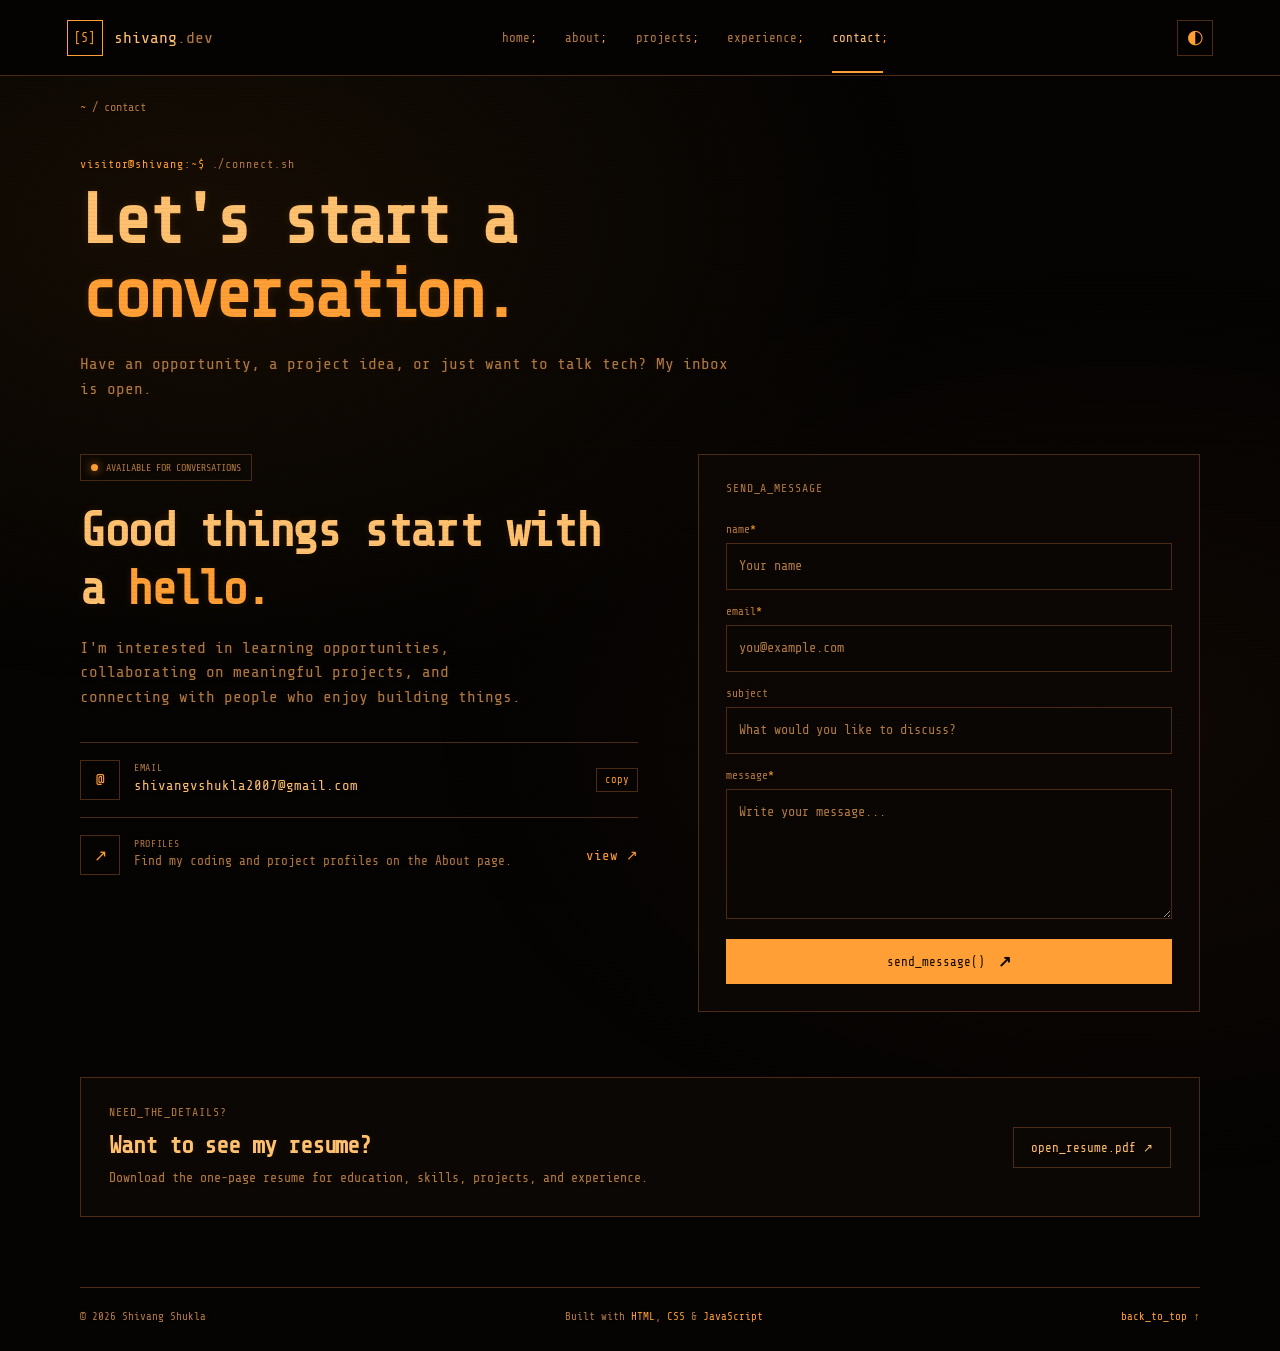
==== contact.html @ c0509991 "Add personal portfolio website" ====
<!DOCTYPE html>
<html lang="en">
<head>
  <meta charset="UTF-8"><meta name="viewport" content="width=device-width, initial-scale=1.0">
  <meta name="description" content="Contact Shivang Shukla for collaboration and opportunities.">
  <title>Contact | Shivang Shukla</title>
  <script>document.documentElement.classList.add("js");</script>
  <link rel="icon" href="assets/favicon.svg" type="image/svg+xml"><link rel="stylesheet" href="assets/css/style.css"><script src="assets/js/main.js" defer></script>
</head>
<body>
  <div class="boot-screen" aria-hidden="true">
    <div class="boot-console">
      <div class="boot-mark"><span>S</span></div>
      <p class="boot-label">SHIVANG.DEV <span>// SYSTEM BOOT</span></p>
      <p class="boot-title">LOADING PORTFOLIO<span class="boot-cursor">_</span></p>
      <div class="boot-progress"><span></span></div>
      <div class="boot-status"><span>INITIALIZING INTERFACE</span><span class="boot-percent">100%</span></div>
    </div>
  </div>
  <div class="scanlines" aria-hidden="true"></div>
  <header class="site-header">
    <a class="brand" href="index.html"><span class="brand-mark">[S]</span><span>shivang<span class="muted">.dev</span></span></a>
    <button class="menu-toggle" aria-label="Toggle navigation" aria-expanded="false"><span></span><span></span><span></span></button>
    <nav class="nav-links" aria-label="Main navigation"><a href="index.html">home<span>;</span></a><a href="about.html">about<span>;</span></a><a href="projects.html">projects<span>;</span></a><a href="experience.html">experience<span>;</span></a><a class="active" href="contact.html">contact<span>;</span></a></nav>
    <button class="theme-toggle" aria-label="Toggle light theme" title="Toggle light theme">◐</button>
  </header>
  <main class="page-shell inner-page">
    <div class="breadcrumb"><a href="index.html">~</a> / contact</div>
    <section class="page-intro"><p class="eyebrow"><span class="prompt">visitor@shivang:~$</span> ./connect.sh</p><h1>Let's start a <span class="accent">conversation.</span></h1><p>Have an opportunity, a project idea, or just want to talk tech? My inbox is open.</p></section>
    <section class="contact-layout">
      <div class="contact-copy"><div class="contact-status"><i class="status-dot"></i><span>AVAILABLE FOR CONVERSATIONS</span></div><h2>Good things start with a <span class="accent">hello.</span></h2><p>I'm interested in learning opportunities, collaborating on meaningful projects, and connecting with people who enjoy building things.</p>
        <div class="contact-method"><span class="method-icon">@</span><div><span class="muted small-text">EMAIL</span><a href="mailto:shivangvshukla2007@gmail.com">shivangvshukla2007@gmail.com</a></div><button class="copy-button" data-copy="shivangvshukla2007@gmail.com" aria-label="Copy email">copy</button></div>
        <div class="contact-method"><span class="method-icon">↗</span><div><span class="muted small-text">PROFILES</span><p class="muted">Find my coding and project profiles on the About page.</p></div><a class="text-link" href="about.html#coding-profiles">view ↗</a></div>
      </div>
      <form class="contact-form panel" id="contact-form" action="https://api.web3forms.com/submit" method="POST">
        <p class="eyebrow">SEND_A_MESSAGE</p>
        <input type="hidden" name="access_key" value="52407556-f2a7-4737-b153-f9b7720b1a4e">
        <input type="hidden" name="subject" value="New message from Shivang's portfolio">
        <input type="hidden" name="from_name" value="Shivang's Portfolio">
        <input type="hidden" name="redirect" id="form-redirect" value="thank-you.html">
        <label for="name">name<span>*</span></label><input id="name" name="name" type="text" placeholder="Your name" required>
        <label for="email">email<span>*</span></label><input id="email" name="email" type="email" placeholder="you@example.com" required>
        <label for="topic">subject</label><input id="topic" name="topic" type="text" placeholder="What would you like to discuss?">
        <label for="message">message<span>*</span></label><textarea id="message" name="message" rows="5" placeholder="Write your message..." required></textarea>
        <button class="button button-primary full-width" type="submit">send_message() <b>↗</b></button>
      </form>
    </section>
    <section class="resume-strip panel"><div><p class="eyebrow">NEED_THE_DETAILS?</p><h2>Want to see my resume?</h2><p class="muted">Download the one-page resume for education, skills, projects, and experience.</p></div><a class="button button-ghost" href="assets/resume.pdf" target="_blank" rel="noopener">open_resume.pdf ↗</a></section>
  </main>
  <footer class="site-footer"><span>© <span class="year"></span> Shivang Shukla</span><span>Built with <span class="accent">HTML</span>, <span class="accent">CSS</span> &amp; <span class="accent">JavaScript</span></span><a href="#top">back_to_top ↑</a></footer>
</body>
</html>
---- assets/css/style.css ----
@import url('https://fonts.googleapis.com/css2?family=Share+Tech+Mono&display=swap');

:root {
  --bg: #050403;
  --surface: #0d0805;
  --surface-2: #160d07;
  --border: #4b2b13;
  --text: #ffc16f;
  --muted: #b27a43;
  --green: #ff9f35;
  --green-2: #ff6b22;
  --blue: #ffb94e;
  --pink: #ff675f;
  --yellow: #ffd07a;
  --page-header: rgba(5,4,3,.94);
  --card-bg: rgba(13,8,5,.88);
  --terminal-bg: #0d0805;
  --input-bg: #090603;
  --button-text: #120800;
  --button-hover: #ffc16f;
  --button-hover-text: #120800;
  --grid-line: rgba(255,145,35,.035);
  --glow: rgba(255,145,35,.12);
  --mono: 'Share Tech Mono', 'Courier New', monospace;
  --sans: 'Share Tech Mono', 'Courier New', monospace;
  --header-height: 76px;
}
* { box-sizing: border-box; }
html { scroll-behavior: smooth; scroll-padding-top: 90px; }
body { margin: 0; min-height: 100vh; background: var(--bg); color: var(--text); font-family: var(--sans); line-height: 1.55; text-shadow: 0 0 8px var(--glow); }
body::before { content: ''; position: fixed; inset: 0; pointer-events: none; opacity: .2; background-image: linear-gradient(var(--grid-line) 1px, transparent 1px), linear-gradient(90deg, var(--grid-line) 1px, transparent 1px); background-size: 44px 44px; z-index: -1; animation: grid-drift 32s linear infinite; }
body::after { content: ''; position: fixed; inset: -35%; z-index: -1; pointer-events: none; background: radial-gradient(ellipse at 30% 35%, rgba(255,145,35,.07), transparent 34%), radial-gradient(ellipse at 72% 68%, rgba(255,107,34,.045), transparent 32%); animation: ambient-drift 20s ease-in-out infinite alternate; }
.scanlines { position: fixed; inset: 0; z-index: 10; pointer-events: none; opacity: .08; background: repeating-linear-gradient(0deg, transparent, transparent 3px, #000 4px); background-size: 100% 8px; animation: scanline-drift 12s linear infinite; }
.boot-screen { display: none; }
.js .boot-screen { position: fixed; inset: 0; z-index: 100; display: grid; place-items: center; padding: 24px; overflow: hidden; background: var(--bg); opacity: 1; visibility: visible; transition: opacity .42s ease, visibility .42s ease, transform .42s ease; }
.js .boot-screen[hidden] { display: none; }
.js .boot-screen::before { position: absolute; inset: 0; content: ''; background: radial-gradient(ellipse at center, rgba(255,145,35,.12), transparent 58%), repeating-linear-gradient(0deg, transparent 0, transparent 3px, rgba(0,0,0,.26) 4px); pointer-events: none; }
.js .boot-screen.is-leaving { opacity: 0; visibility: hidden; transform: scale(1.025); }
.boot-console { position: relative; width: min(440px, 100%); padding: 36px 32px 28px; border: 1px solid var(--border); background: var(--card-bg); box-shadow: 0 0 60px rgba(255,145,35,.12), inset 0 0 35px rgba(255,145,35,.035); text-align: center; animation: boot-console-in .65s cubic-bezier(.2,.8,.2,1) both; }
.boot-mark { position: relative; display: grid; place-items: center; width: 78px; height: 78px; margin: 0 auto 25px; border: 1px solid var(--border); color: var(--green); font: 1.8rem var(--mono); }
.boot-mark::before, .boot-mark::after { position: absolute; inset: -7px; border: 1px solid transparent; border-top-color: var(--green); border-bottom-color: var(--green-2); content: ''; animation: boot-orbit 1.8s linear infinite; }
.boot-mark::after { inset: -13px; border-top-color: transparent; border-right-color: var(--border); border-bottom-color: transparent; animation-duration: 2.8s; animation-direction: reverse; }
.boot-mark span { text-shadow: 0 0 18px var(--green); }
.boot-label, .boot-status { color: var(--muted); font: .67rem var(--mono); letter-spacing: .09em; }
.boot-label { margin: 0 0 11px; }
.boot-label span { color: var(--green); }
.boot-title { margin: 0 0 22px; color: var(--text); font: 1rem var(--mono); letter-spacing: .08em; }
.boot-cursor { color: var(--green); animation: blink .7s steps(2, end) infinite; }
.boot-progress { height: 3px; overflow: hidden; background: var(--surface-2); }
.boot-progress span { display: block; width: 100%; height: 100%; background: linear-gradient(90deg, var(--green-2), var(--yellow), var(--green)); box-shadow: 0 0 15px var(--green); transform: scaleX(0); transform-origin: left; animation: boot-progress 1s cubic-bezier(.65,0,.35,1) .12s forwards; }
.boot-status { display: flex; justify-content: space-between; gap: 12px; margin-top: 11px; font-size: .58rem; }
.boot-percent { color: var(--green); }
@keyframes boot-orbit { to { transform: rotate(360deg); } }
@keyframes boot-progress { to { transform: scaleX(1); } }
@keyframes boot-console-in { from { opacity: 0; transform: translateY(18px) scale(.97); } to { opacity: 1; transform: translateY(0) scale(1); } }
@keyframes grid-drift { to { background-position: 44px 44px, 44px 44px; } }
@keyframes ambient-drift { from { transform: translate3d(-2%, -1%, 0) scale(.96); } to { transform: translate3d(2%, 1%, 0) scale(1.04); } }
@keyframes scanline-drift { to { background-position: 0 16px; } }
@keyframes status-pulse { 50% { opacity: .55; box-shadow: 0 0 18px rgba(255,145,35,.95); } }
@keyframes accent-flicker { 0%, 96%, 100% { text-shadow: 0 0 8px rgba(255,145,35,.22); } 97% { text-shadow: 0 0 16px rgba(255,145,35,.7); } 98% { text-shadow: 0 0 4px rgba(255,145,35,.12); } }
.status-dot { animation: status-pulse 2.4s ease-in-out infinite; }
.hero h1 .accent, .page-intro h1 .accent { animation: accent-flicker 8s linear infinite; }
html.js .scroll-reveal { opacity: 0; transform: translateY(22px); transition: opacity .7s ease, transform .7s cubic-bezier(.2,.8,.2,1); }
html.js .scroll-reveal.is-visible { opacity: 1; transform: translateY(0); }
html.js .site-header { animation: header-arrive .65s cubic-bezier(.2,.8,.2,1) .12s both; }
html.js .page-shell { animation: page-arrive .75s cubic-bezier(.2,.8,.2,1) .2s both; }
html.js .site-footer { animation: page-arrive .65s ease .42s both; }
html.js .hero-copy { animation: page-arrive .7s cubic-bezier(.2,.8,.2,1) .3s both; }
html.js .hero-terminal { animation: terminal-arrive .8s cubic-bezier(.2,.8,.2,1) .42s both; }
html.js .stat-card, html.js .focus-card, html.js .coding-profile-link, html.js .project-card, html.js .timeline-item, html.js .achievement-card, html.js .skill-card { animation: card-arrive .55s cubic-bezier(.2,.8,.2,1) backwards; }
html.js .stat-card:nth-child(2), html.js .focus-card:nth-child(2), html.js .coding-profile-link:nth-child(2), html.js .project-card:nth-child(2), html.js .timeline-item:nth-child(2), html.js .achievement-card:nth-child(2), html.js .skill-card:nth-child(2) { animation-delay: .1s; }
html.js .stat-card:nth-child(3), html.js .focus-card:nth-child(3), html.js .coding-profile-link:nth-child(3), html.js .project-card:nth-child(3), html.js .timeline-item:nth-child(3), html.js .skill-card:nth-child(3) { animation-delay: .18s; }
html.js .coding-profile-link:nth-child(4), html.js .skill-card:nth-child(4) { animation-delay: .26s; }
@keyframes header-arrive { from { opacity: 0; transform: translateY(-12px); } to { opacity: 1; transform: translateY(0); } }
@keyframes page-arrive { from { opacity: 0; transform: translateY(16px); } to { opacity: 1; transform: translateY(0); } }
@keyframes terminal-arrive { from { opacity: 0; transform: perspective(1000px) translateX(24px) rotateY(-5deg); } to { opacity: 1; transform: perspective(1000px) rotateY(-2deg); } }
@keyframes card-arrive { from { opacity: 0; transform: translateY(14px); } to { opacity: 1; transform: translateY(0); } }
a { color: inherit; text-decoration: none; }
button, input, textarea { font: inherit; }
button, a { -webkit-tap-highlight-color: transparent; }
button { color: inherit; }
::selection { background: var(--green); color: #120800; }
.accent { color: var(--green); }
.muted { color: var(--muted); }
.small-text { font-size: .82rem; }
.site-header { min-height: var(--header-height); padding: 0 max(5.2vw, calc((100vw - 1180px)/2)); display: flex; align-items: center; justify-content: space-between; gap: 25px; border-bottom: 1px solid var(--border); background: var(--page-header); backdrop-filter: blur(16px); position: sticky; top: 0; z-index: 20; }
.brand { display: inline-flex; align-items: center; gap: 11px; font: 500 1.02rem var(--mono); white-space: nowrap; }
.brand-mark { display: grid; place-items: center; width: 36px; height: 36px; border: 1px solid var(--green); color: var(--green); font-size: .82rem; }
.nav-links { display: flex; align-items: center; gap: clamp(15px, 2.2vw, 30px); }
.nav-links a { font: .78rem var(--mono); color: var(--muted); transition: color .2s; }
.nav-links a span { color: var(--green); }
.nav-links a:hover, .nav-links a.active { color: var(--text); }
.nav-links a.active { position: relative; }
.nav-links a.active::after { content: ''; height: 2px; background: var(--green); position: absolute; bottom: -28px; left: 0; right: 5px; }
.theme-toggle { background: transparent; border: 1px solid var(--border); color: var(--green); width: 36px; height: 36px; cursor: pointer; font-size: 1.2rem; }
.menu-toggle { display: none; }
.page-shell { width: min(1120px, 89%); margin: 0 auto; }
.thank-you-page { min-height: calc(100vh - var(--header-height) - 74px); display: grid; place-items: center; padding-top: 40px; padding-bottom: 60px; }
.thank-you-card { width: min(680px, 100%); padding: clamp(28px, 6vw, 58px); text-align: center; border-color: var(--green); box-shadow: 0 0 40px rgba(255,145,35,.1); }
.thank-you-card .eyebrow { text-align: left; }
.thank-you-mark { display: grid; place-items: center; width: 68px; height: 68px; margin: 25px auto; border: 1px solid var(--green); border-radius: 50%; color: var(--green); font-size: 2rem; box-shadow: 0 0 24px rgba(255,145,35,.16); }
.thank-you-card h1 { margin: 0; font-size: clamp(2.7rem, 8vw, 4.5rem); line-height: 1.1; }
.thank-you-card > p:not(.eyebrow) { max-width: 470px; margin: 18px auto 28px; color: var(--muted); }
.terminal-topline { display: flex; justify-content: space-between; padding: 23px 0 0; color: var(--muted); font: .7rem var(--mono); letter-spacing: .07em; }
.status-dot { display: inline-block; width: 7px; height: 7px; border-radius: 50%; background: var(--green); box-shadow: 0 0 10px rgba(255,145,35,.8); margin-right: 8px; }
.hero { display: grid; grid-template-columns: 1.05fr .95fr; align-items: center; gap: 70px; padding: 83px 0 74px; }
.eyebrow { margin: 0 0 13px; color: var(--muted); font: .72rem var(--mono); letter-spacing: .08em; }
.prompt { color: var(--green); }
.hero h1, .page-intro h1 { margin: 0; font-size: clamp(2.8rem, 6vw, 5.2rem); line-height: 1.05; letter-spacing: -.065em; font-weight: 600; }
.cursor { color: var(--green); animation: blink 1s step-end infinite; }
.small-cursor { font-size: 1rem; }
@keyframes blink { 50% { opacity: 0; } }
.hero-role { margin: 22px 0 11px; font-size: 1.14rem; font-weight: 500; }
.hero-description { max-width: 500px; color: var(--muted); font-size: 1rem; }
.command-output { border-left: 1px solid var(--border); padding-left: 17px; margin: 25px 0 27px; font: .82rem var(--mono); }
.command-output p { margin: 6px 0; }
.success { color: var(--green); margin-right: 8px; }
.hero-actions { display: flex; flex-wrap: wrap; gap: 12px; }
.button { display: inline-flex; justify-content: center; align-items: center; gap: 13px; padding: 12px 17px; border: 1px solid var(--border); font: .78rem var(--mono); transition: transform .2s, background .2s, border-color .2s; cursor: pointer; }
.button:hover { transform: translateY(-2px); }
.button b { font-size: 1rem; }
.button-primary { color: var(--button-text); background: var(--green); border-color: var(--green); font-weight: 500; }
.button-primary:hover { background: var(--button-hover); color: var(--button-hover-text); }
.button-ghost { color: var(--text); background: transparent; }
.button-ghost:hover { border-color: var(--green); color: var(--green); }
.hero-terminal { border: 1px solid var(--border); overflow: hidden; box-shadow: 0 25px 80px rgba(0,0,0,.55), 0 0 40px rgba(255,145,35,.09); transform: perspective(1000px) rotateY(-2deg); }
.window-bar { height: 42px; display: flex; align-items: center; justify-content: space-between; padding: 0 15px; background: var(--surface-2); color: var(--muted); font: .69rem var(--mono); border-bottom: 1px solid var(--border); }
.window-dots { display: flex; gap: 6px; }
.window-dots span { width: 8px; height: 8px; border-radius: 50%; background: #ff675f; }
.window-dots span:nth-child(2) { background: #ffb94e; }.window-dots span:nth-child(3) { background: var(--green-2); }
.window-menu { letter-spacing: 2px; }
.hero-portrait { position: relative; aspect-ratio: 2.6 / 1; overflow: hidden; border-bottom: 1px solid var(--border); background: var(--surface-2); }
.hero-portrait::after { position: absolute; inset: 45% 0 0; content: ''; pointer-events: none; background: linear-gradient(transparent, rgba(5,4,3,.72)); }
.hero-portrait img { display: block; width: 100%; height: 100%; object-fit: cover; object-position: center 43%; }
.hero-portrait span { position: absolute; right: 12px; bottom: 10px; z-index: 1; color: #ffc16f; font: .6rem var(--mono); letter-spacing: .06em; text-shadow: 0 1px 5px #000; }
.hero-terminal .terminal-body { min-height: 0; }
.hero-terminal-name { overflow-wrap: anywhere; }
.terminal-body { padding: 23px 24px 26px; background: var(--terminal-bg); font: .78rem/1.9 var(--mono); min-height: 280px; }
.terminal-body p { margin: 0 0 12px; }
.terminal-body pre { white-space: pre-wrap; overflow-wrap: anywhere; margin: 0 0 17px; color: var(--text); font: inherit; }
.terminal-green { color: var(--green); }.terminal-blue { color: var(--blue); }.terminal-pink { color: var(--pink); }.terminal-yellow { color: var(--yellow); }
.terminal-line { padding-top: 9px; border-top: 1px dashed var(--border); }
.stats-grid { display: grid; grid-template-columns: repeat(3, minmax(0, 1fr)); grid-auto-rows: 1fr; gap: 14px; margin-bottom: 100px; }
.stat-card { display: flex; flex-direction: column; min-height: 132px; border: 1px solid var(--border); padding: 21px 22px; background: linear-gradient(135deg, var(--surface-2), var(--surface)); }
.stat-label { display: block; font: .66rem var(--mono); color: var(--muted); letter-spacing: .08em; margin-bottom: 11px; }
.stat-card strong { font-size: 1.7rem; letter-spacing: -.04em; }
.stat-card strong span { color: var(--green); font-size: .9rem; }
.stat-card p { color: var(--muted); font-size: .79rem; margin: auto 0 0; padding-top: 4px; }
.section-block { margin: 0 0 95px; }
.section-heading { display: flex; align-items: end; justify-content: space-between; gap: 25px; margin-bottom: 25px; }
.section-heading h2, .callout h2, .resume-strip h2 { margin: 0; font-size: clamp(1.8rem, 3.7vw, 2.6rem); line-height: 1.2; letter-spacing: -.045em; }
.text-link, .card-link { color: var(--green); font: .76rem var(--mono); }
.text-link span, .card-link span { display: inline-block; transition: transform .2s; }
.text-link:hover span, .card-link:hover span { transform: translate(3px,-2px); }
.project-grid { display: grid; grid-template-columns: repeat(3, 1fr); gap: 16px; }
.project-card { position: relative; padding: 24px; border: 1px solid var(--border); background: var(--card-bg); transition: transform .2s, border-color .2s; }
.project-card:hover { transform: translateY(-4px); border-color: var(--green); }
.project-icon { width: 42px; height: 42px; display: grid; place-items: center; color: var(--green); border: 1px solid var(--border); background: var(--surface-2); font: .85rem var(--mono); margin-bottom: 23px; }
.project-meta { display: flex; flex-wrap: wrap; gap: 8px; margin: 0 0 10px; }
.project-meta span, .status-pill { border: 1px solid var(--border); color: var(--green); padding: 3px 7px; font: .6rem var(--mono); letter-spacing: .04em; }
.project-card h3, .skill-card h3, .timeline-item h3, .achievement-card h3, .cert-card h3 { margin: 0 0 9px; font-size: 1.2rem; }
.project-card p { min-height: 100px; margin: 0 0 20px; color: var(--muted); font-size: .86rem; }
.card-link { display: inline-flex; gap: 10px; }
.focus-grid { display: grid; grid-template-columns: repeat(3, minmax(0, 1fr)); grid-auto-rows: 1fr; gap: 14px; }
.focus-card { display: flex; flex-direction: column; min-height: 176px; padding: 22px; border: 1px solid var(--border); background: var(--card-bg); }
.focus-number { display: block; margin-bottom: 20px; color: var(--green); font: .72rem var(--mono); }
.focus-card h3 { min-height: 2.6em; margin: 0 0 9px; font-size: 1.08rem; line-height: 1.3; }
.focus-card p { flex: 1; margin: 0; color: var(--muted); font-size: .84rem; line-height: 1.6; }
.stat-card, .focus-card { position: relative; isolation: isolate; overflow: hidden; transition: transform .28s cubic-bezier(.2,.8,.2,1), border-color .28s, box-shadow .28s; }
.stat-card::before, .focus-card::before { position: absolute; inset: 0; z-index: 0; content: ''; pointer-events: none; background: linear-gradient(110deg, transparent 20%, rgba(255,159,53,.08) 50%, transparent 80%); transform: translateX(-110%); transition: transform .65s cubic-bezier(.2,.8,.2,1); }
.stat-card > *, .focus-card > * { position: relative; z-index: 1; }
.stat-card:hover, .focus-card:hover { transform: translateY(-5px); border-color: var(--green); box-shadow: 0 12px 30px rgba(255,145,35,.12); }
.stat-card:hover::before, .focus-card:hover::before { transform: translateX(110%); }
.focus-link { margin-top: 18px; }
.callout { display: flex; align-items: center; justify-content: space-between; gap: 30px; padding: 32px; margin-bottom: 75px; border: 1px solid var(--border); background: radial-gradient(ellipse at top left, rgba(255,145,35,.09), transparent 60%), var(--surface); }
.callout p:not(.eyebrow) { margin: 12px 0 0; color: var(--muted); font-size: .88rem; }
.site-footer { width: min(1120px, 89%); margin: 0 auto; border-top: 1px solid var(--border); padding: 22px 0 28px; display: flex; justify-content: space-between; gap: 18px; color: var(--muted); font: .68rem var(--mono); flex-wrap: wrap; }
.site-footer a { color: var(--green); }
.inner-page { padding-top: 25px; }
.breadcrumb { color: var(--muted); font: .74rem var(--mono); margin-bottom: 44px; }
.breadcrumb a { color: var(--green); }
.page-intro { max-width: 780px; margin-bottom: 53px; }
.page-intro h1 { font-size: clamp(2.6rem, 5.6vw, 4.4rem); }
.page-intro > p:last-child { color: var(--muted); max-width: 650px; font-size: 1rem; margin-top: 20px; }
.about-layout { display: grid; grid-template-columns: 1.55fr .8fr; gap: 18px; margin-bottom: 85px; }
.panel { border: 1px solid var(--border); background: var(--card-bg); }
.about-main { padding: clamp(23px, 4vw, 42px); }
.about-main h2 { margin: 0 0 20px; font-size: clamp(1.7rem, 3vw, 2.35rem); line-height: 1.25; letter-spacing: -.04em; }
.about-main > p:not(.eyebrow) { color: var(--muted); font-size: .92rem; }
.profile-panel { padding: 28px; align-self: start; font: .76rem var(--mono); }
.avatar { width: 100%; aspect-ratio: 2 / 1; display: grid; place-items: center; border: 1px solid var(--green); color: var(--green); background: rgba(255,145,35,.08); font-size: 1.5rem; position: relative; margin-bottom: 20px; }
.avatar img { display: block; width: 100%; height: 100%; object-fit: cover; }
.avatar-dot { position: absolute; right: -4px; bottom: 4px; width: 12px; height: 12px; background: var(--green); border: 3px solid var(--surface); border-radius: 50%; }
.profile-panel h3 { margin: 0; font: 600 1.2rem var(--sans); }
.profile-panel > p { margin: 12px 0; }
.profile-label { color: var(--muted); font: .66rem var(--mono); letter-spacing: .06em; }
.profile-links { display: grid; gap: 7px; }
.profile-links a { color: var(--green); font: .76rem var(--mono); }
.profile-links a:hover { color: var(--text); }
.profile-divider { border-top: 1px solid var(--border); margin: 22px 0; }
.profile-panel .text-link { display: inline-block; margin-top: 15px; }
.coding-profiles { padding: clamp(22px, 4vw, 36px); margin: -35px 0 85px; border-color: var(--green); box-shadow: 0 0 30px rgba(255,145,35,.1), inset 0 0 24px rgba(255,145,35,.035); }
.coding-profiles-heading { display: flex; justify-content: space-between; align-items: end; gap: 20px; margin-bottom: 22px; }
.coding-profiles-heading .eyebrow { color: var(--green); }
.coding-profiles-heading h2 { margin: 0; font-size: clamp(1.55rem, 3vw, 2.15rem); line-height: 1.2; }
.coding-profiles-heading > p { margin: 0 0 3px; color: var(--muted); font-size: .82rem; }
.coding-profile-grid { display: grid; grid-template-columns: repeat(4, minmax(0, 1fr)); gap: 12px; }
.coding-profile-link { display: flex; flex-direction: column; gap: 9px; min-height: 122px; padding: 17px; border: 1px solid var(--border); background: var(--surface); transition: transform .2s, border-color .2s, background .2s; }
.coding-profile-link:hover, .coding-profile-link:focus-visible { transform: translateY(-3px); border-color: var(--green); background: var(--surface-2); outline: none; }
.coding-profile-link .profile-platform { color: var(--muted); font: .62rem var(--mono); letter-spacing: .06em; }
.coding-profile-link strong { color: var(--text); font-size: 1.03rem; }
.coding-profile-link > span:last-child { margin-top: auto; color: var(--green); font: .68rem var(--mono); }
.skills-grid { display: grid; grid-template-columns: repeat(4, 1fr); gap: 14px; }
.skill-card { border: 1px solid var(--border); background: var(--surface); padding: 22px; }
.skill-symbol { color: var(--green); font-size: 1.5rem; display: inline-block; margin-bottom: 14px; }
.skill-card h3 { font-size: 1rem; }
.tag-list { display: flex; flex-wrap: wrap; gap: 7px; margin-top: 13px; }
.tag-list span { border: 1px solid var(--border); padding: 4px 8px; color: var(--text); font: .68rem var(--mono); }
.timeline { border-left: 1px solid var(--border); margin-left: 7px; }
.timeline-item { position: relative; display: grid; grid-template-columns: 115px 1fr; gap: 25px; padding: 0 0 35px 27px; }
.timeline-item::before { content: ''; position: absolute; left: -5px; top: 7px; width: 9px; height: 9px; border: 1px solid var(--green); background: var(--bg); border-radius: 50%; box-shadow: 0 0 12px rgba(255,145,35,.4); }
.timeline-date { color: var(--green); font: .68rem var(--mono); padding-top: 4px; }
.timeline-item h3 { font-size: 1.08rem; }
.timeline-item p { margin: 4px 0; font-size: .88rem; }
.page-next { border-top: 1px solid var(--border); display: flex; align-items: center; justify-content: space-between; padding: 23px 0 65px; color: var(--muted); font: .78rem var(--mono); }
.no-top { margin-top: 0; }
.filter-bar { display: flex; gap: 8px; margin: -15px 0 25px; flex-wrap: wrap; }
.filter-button { border: 1px solid var(--border); background: transparent; color: var(--muted); padding: 8px 13px; cursor: pointer; font: .74rem var(--mono); }
.filter-button:hover, .filter-button.active { background: rgba(255,145,35,.1); border-color: var(--green); color: var(--green); }
.project-list { display: grid; gap: 17px; margin-bottom: 80px; }
.project-detail { padding: clamp(23px, 4vw, 35px); scroll-margin-top: 100px; }
.project-number { color: var(--muted); font: .67rem var(--mono); letter-spacing: .06em; margin-bottom: 20px; display: flex; align-items: center; gap: 12px; }
.project-detail-head { display: flex; justify-content: space-between; gap: 20px; align-items: center; }
.project-detail h2 { margin: 0; font-size: 2rem; letter-spacing: -.04em; }
.project-glyph { color: var(--green); font-size: 2.5rem; border: 1px solid var(--border); width: 62px; height: 62px; display: grid; place-items: center; }
.project-summary { color: var(--muted); max-width: 760px; margin: 17px 0 26px; }
.project-detail-grid { display: grid; grid-template-columns: 1fr 1fr; gap: 30px; border-top: 1px solid var(--border); padding-top: 23px; }
.project-detail-grid h3 { font: .76rem var(--mono); color: var(--green); margin: 0 0 12px; }
.project-actions { display: flex; align-items: center; flex-wrap: wrap; gap: 12px; margin-top: 24px; padding-top: 20px; border-top: 1px solid var(--border); }
.terminal-list { padding-left: 18px; margin: 0; color: var(--muted); font-size: .85rem; }
.terminal-list li { padding: 3px 0; }
.terminal-list li::marker { color: var(--green); }
.status-pill { display: inline-block; white-space: nowrap; }
.achievement-grid { display: grid; grid-template-columns: 1fr 1fr; gap: 16px; }
.achievement-card { display: flex; gap: 22px; padding: 25px; }
.achievement-rank { color: var(--green); font: 500 2.3rem var(--mono); line-height: 1; white-space: nowrap; }
.achievement-rank span { font-size: .75rem; }
.achievement-card h3 { font-size: 1.1rem; }
.achievement-card p:not(.project-meta) { color: var(--muted); font-size: .84rem; margin-bottom: 0; }
.cert-card { display: flex; align-items: center; gap: 18px; padding: 23px; }
.cert-icon { display: grid; place-items: center; flex: 0 0 44px; height: 44px; color: var(--green); border: 1px solid var(--border); }
.cert-card > div { flex: 1; }
.cert-card h3 { font-size: 1rem; margin-bottom: 3px; }
.cert-card p { margin: 0; font-size: .83rem; }
.contact-layout { display: grid; grid-template-columns: 1fr .9fr; gap: 60px; margin-bottom: 65px; align-items: start; }
.contact-status { display: inline-flex; align-items: center; border: 1px solid var(--border); padding: 7px 10px; color: var(--muted); font: .63rem var(--mono); margin-bottom: 22px; }
.contact-copy h2 { font-size: clamp(2rem, 4vw, 3rem); line-height: 1.2; letter-spacing: -.05em; margin: 0 0 17px; }
.contact-copy > p { color: var(--muted); margin-bottom: 32px; max-width: 460px; }
.contact-method { display: flex; align-items: center; gap: 14px; padding: 17px 0; border-top: 1px solid var(--border); }
.method-icon { display: grid; place-items: center; width: 40px; height: 40px; border: 1px solid var(--border); color: var(--green); font: 1rem var(--mono); flex: 0 0 auto; }
.contact-method > div { flex: 1; min-width: 0; }
.contact-method > div > span { display: block; font: .62rem var(--mono); letter-spacing: .07em; }
.contact-method a { font-size: .87rem; overflow-wrap: anywhere; }
.contact-method p { margin: 3px 0 0; font-size: .8rem; }
.copy-button { background: transparent; border: 1px solid var(--border); color: var(--green); padding: 5px 8px; font: .65rem var(--mono); cursor: pointer; }
.contact-form { padding: 27px; display: flex; flex-direction: column; }
.contact-form label { color: var(--muted); font: .7rem var(--mono); margin: 15px 0 7px; }
.contact-form label span { color: var(--green); }
.contact-form input, .contact-form textarea { width: 100%; padding: 12px; border: 1px solid var(--border); background: var(--input-bg); color: var(--text); outline: none; resize: vertical; font-size: .84rem; }
.contact-form input:focus, .contact-form textarea:focus { border-color: var(--green); box-shadow: 0 0 0 2px rgba(255,145,35,.12); }
.contact-form input::placeholder, .contact-form textarea::placeholder { color: var(--muted); }
.full-width { width: 100%; margin-top: 20px; }
.form-note { color: var(--muted); font-size: .72rem; margin: 12px 0 0; }
.resume-strip { display: flex; justify-content: space-between; align-items: center; gap: 25px; padding: 28px; margin-bottom: 70px; }
.resume-strip h2 { font-size: 1.5rem; }
.resume-strip p:not(.eyebrow) { margin: 7px 0 0; font-size: .82rem; }
body.light-mode {
  --bg: #fbf7f0;
  --surface: #fffdf9;
  --surface-2: #f4e9d8;
  --border: #c9a982;
  --text: #2d1b0e;
  --muted: #654522;
  --green: #8a3d00;
  --green-2: #a33b13;
  --blue: #805000;
  --pink: #96352c;
  --yellow: #704000;
  --page-header: rgba(251,247,240,.96);
  --card-bg: #fffdf9;
  --terminal-bg: #f4e9d8;
  --input-bg: #fffdf9;
  --button-text: #fffdf9;
  --button-hover: #743300;
  --button-hover-text: #fffdf9;
  --grid-line: rgba(100,62,20,.035);
  --glow: transparent;
}
body.light-mode .scanlines { opacity: .025; }
body.light-mode::after { opacity: .35; }
body.light-mode .hero-terminal { box-shadow: 0 25px 80px rgba(68,39,12,.12); }
@media (max-width: 900px) {
  .site-header { padding: 0 5.5%; gap: 15px; }
  .nav-links { gap: 14px; }
  .nav-links a { font-size: .7rem; }
  .hero { gap: 35px; padding-top: 65px; }
  .stats-grid, .focus-grid { grid-template-columns: repeat(2, minmax(0, 1fr)); }
  .stat-card:last-child, .focus-card:last-child { grid-column: 1 / -1; width: calc(50% - 7px); justify-self: center; }
  .coding-profile-grid { grid-template-columns: repeat(2, minmax(0, 1fr)); }
  .skills-grid { grid-template-columns: repeat(2, 1fr); }
  .contact-layout { gap: 30px; }
}
@media (max-width: 700px) {
  :root { --header-height: 67px; }
  .site-header { justify-content: space-between; }
  .menu-toggle { display: flex; flex-direction: column; justify-content: center; gap: 5px; order: 3; width: 36px; height: 36px; padding: 8px; border: 1px solid var(--border); background: transparent; cursor: pointer; }
  .menu-toggle span { display: block; height: 1px; width: 100%; background: var(--green); }
  .theme-toggle { margin-left: auto; }
  .nav-links { display: none; position: absolute; top: calc(100% + 1px); left: 0; right: 0; padding: 15px 5.5% 22px; background: var(--surface); border-bottom: 1px solid var(--border); flex-direction: column; align-items: stretch; gap: 0; }
  .nav-links.open { display: flex; }
  .nav-links a { padding: 12px 0; font-size: .8rem; }
  .nav-links a.active::after { display: none; }
  .hero { grid-template-columns: 1fr; padding: 55px 0 55px; gap: 35px; }
  .hero h1 { font-size: clamp(2.8rem, 12vw, 4.3rem); }
  .hero-terminal { transform: none; }
  .terminal-body { min-height: 0; padding: 18px; }
  .stats-grid, .focus-grid { grid-template-columns: 1fr; }
  .stats-grid { margin-bottom: 70px; }
  .stat-card:last-child, .focus-card:last-child { grid-column: auto; width: auto; justify-self: stretch; }
  .stat-card { padding: 17px 19px; }
  .project-grid { grid-template-columns: 1fr; }
  .project-card p { min-height: auto; }
  .section-block { margin-bottom: 70px; }
  .section-heading { align-items: start; flex-direction: column; gap: 12px; }
  .callout { flex-direction: column; align-items: start; padding: 24px; margin-bottom: 55px; }
  .site-footer { flex-direction: column; gap: 8px; }
  .breadcrumb { margin-bottom: 32px; }
  .page-intro { margin-bottom: 38px; }
  .about-layout, .contact-layout { grid-template-columns: 1fr; gap: 17px; }
  .about-layout { margin-bottom: 65px; }
  .coding-profiles { margin: -25px 0 65px; }
  .coding-profiles-heading { align-items: start; flex-direction: column; }
  .coding-profile-grid { grid-template-columns: repeat(2, minmax(0, 1fr)); }
  .skills-grid { grid-template-columns: 1fr 1fr; gap: 10px; }
  .skill-card { padding: 17px; }
  .timeline-item { grid-template-columns: 1fr; gap: 7px; padding-bottom: 28px; }
  .timeline-date { font-size: .63rem; }
  .project-detail-grid { grid-template-columns: 1fr; gap: 20px; }
  .achievement-grid { grid-template-columns: 1fr; }
  .achievement-card { padding: 20px; gap: 17px; }
  .cert-card { align-items: start; flex-wrap: wrap; }
  .cert-card > div { min-width: calc(100% - 70px); }
  .resume-strip { flex-direction: column; align-items: start; padding: 23px; }
  .page-next { padding-bottom: 45px; }
}
@media (max-width: 390px) {
  .brand { font-size: .9rem; }
  .brand-mark { width: 32px; height: 32px; }
  .coding-profile-grid { grid-template-columns: 1fr; }
  .skills-grid { grid-template-columns: 1fr; }
  .hero-actions { flex-direction: column; align-items: stretch; }
  .project-detail h2 { font-size: 1.7rem; }
  .contact-form { padding: 20px; }
}
@media (prefers-reduced-motion: reduce) {
  *, *::before, *::after { scroll-behavior: auto !important; animation-duration: .01ms !important; animation-iteration-count: 1 !important; transition-duration: .01ms !important; }
  html.js .scroll-reveal { opacity: 1; transform: none; }
}
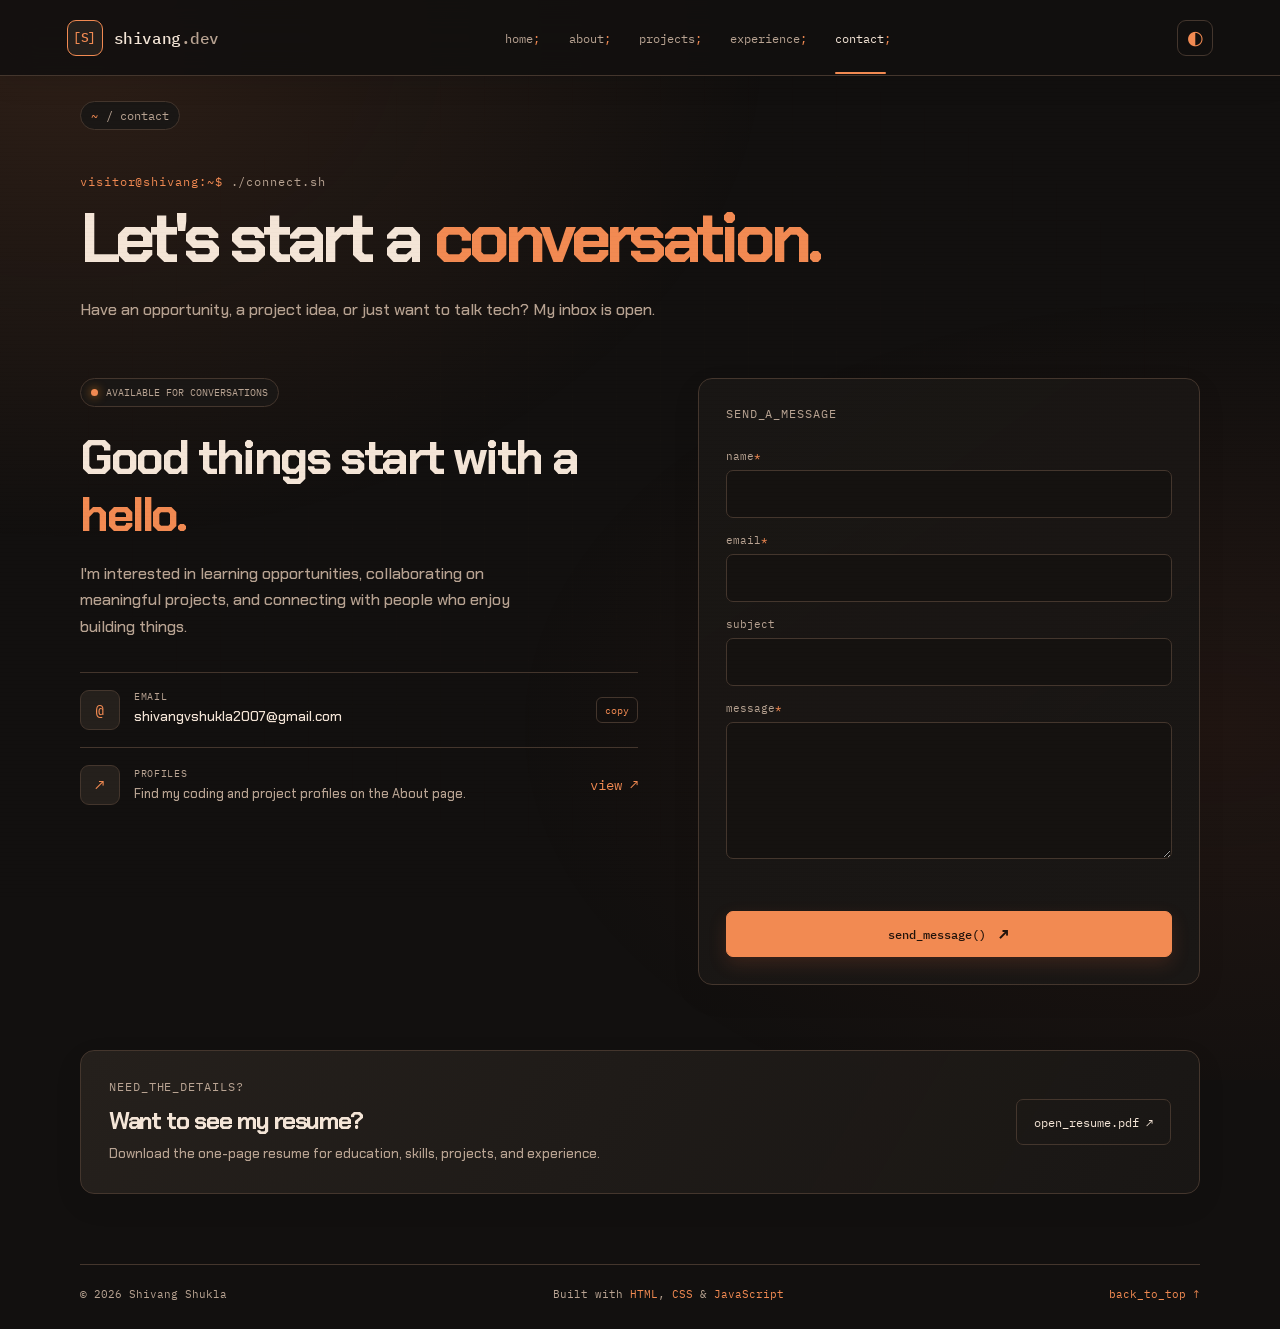
==== commit 451e853e: "@gmail handles accepted only" ====
--- a/contact.html
+++ b/contact.html
@@ -37,11 +37,11 @@
         <input type="hidden" name="access_key" value="52407556-f2a7-4737-b153-f9b7720b1a4e">
         <input type="hidden" name="subject" value="New message from Shivang's portfolio">
         <input type="hidden" name="from_name" value="Shivang's Portfolio">
-        <input type="hidden" name="redirect" id="form-redirect" value="thank-you.html">
-        <label for="name">name<span>*</span></label><input id="name" name="name" type="text" placeholder="Your name" required>
-        <label for="email">email<span>*</span></label><input id="email" name="email" type="email" placeholder="you@example.com" required>
-        <label for="topic">subject</label><input id="topic" name="topic" type="text" placeholder="What would you like to discuss?">
-        <label for="message">message<span>*</span></label><textarea id="message" name="message" rows="5" placeholder="Write your message..." required></textarea>
+        <label for="name">name<span>*</span></label><input id="name" name="name" type="text" required>
+        <label for="email">email<span>*</span></label><input id="email" name="email" type="email" pattern="[A-Za-z0-9.+]+@[Gg][Mm][Aa][Ii][Ll]\.[Cc][Oo][Mm]" title="Enter a valid Gmail address ending in @gmail.com." maxlength="254" required>
+        <label for="topic">subject</label><input id="topic" name="topic" type="text">
+        <label for="message">message<span>*</span></label><textarea id="message" name="message" rows="5" required></textarea>
+        <p id="form-status" role="status" aria-live="polite"></p>
         <button class="button button-primary full-width" type="submit">send_message() <b>↗</b></button>
       </form>
     </section>
--- a/assets/css/style.css
+++ b/assets/css/style.css
@@ -1,33 +1,54 @@
-@import url('https://fonts.googleapis.com/css2?family=Share+Tech+Mono&display=swap');
+@import url('https://fonts.googleapis.com/css2?family=Chakra+Petch:wght@400;500;600;700&family=IBM+Plex+Mono:wght@400;500;600&display=swap');
 
 :root {
-  --bg: #050403;
-  --surface: #0d0805;
-  --surface-2: #160d07;
-  --border: #4b2b13;
-  --text: #ffc16f;
-  --muted: #b27a43;
-  --green: #ff9f35;
-  --green-2: #ff6b22;
-  --blue: #ffb94e;
-  --pink: #ff675f;
-  --yellow: #ffd07a;
-  --page-header: rgba(5,4,3,.94);
-  --card-bg: rgba(13,8,5,.88);
-  --terminal-bg: #0d0805;
-  --input-bg: #090603;
-  --button-text: #120800;
-  --button-hover: #ffc16f;
-  --button-hover-text: #120800;
-  --grid-line: rgba(255,145,35,.035);
-  --glow: rgba(255,145,35,.12);
-  --mono: 'Share Tech Mono', 'Courier New', monospace;
-  --sans: 'Share Tech Mono', 'Courier New', monospace;
+  --bg: #12100f;
+  --surface: #1a1715;
+  --surface-2: #25201c;
+  --border: #44362d;
+  --text: #f4e5d7;
+  --muted: #b8a392;
+  --green: #f28a52;
+  --green-2: #cc5c39;
+  --blue: #d6a86f;
+  --pink: #e47a68;
+  --yellow: #f4c27a;
+  --page-header: rgba(18,16,15,.9);
+  --card-bg: rgba(26,23,21,.92);
+  --terminal-bg: #1a1715;
+  --input-bg: #151210;
+  --button-text: #21130b;
+  --button-hover: #ffab73;
+  --button-hover-text: #24150c;
+  --grid-line: rgba(255,195,142,.035);
+  --glow: transparent;
+  --selection-bg: #f4c27a;
+  --selection-text: #21150d;
+  --mono: 'IBM Plex Mono', 'Courier New', monospace;
+  --sans: 'Chakra Petch', 'Segoe UI', sans-serif;
+  --display: 'Chakra Petch', 'Segoe UI', sans-serif;
   --header-height: 76px;
 }
 * { box-sizing: border-box; }
 html { scroll-behavior: smooth; scroll-padding-top: 90px; }
-body { margin: 0; min-height: 100vh; background: var(--bg); color: var(--text); font-family: var(--sans); line-height: 1.55; text-shadow: 0 0 8px var(--glow); }
+body { margin: 0; min-height: 100vh; background: var(--bg); color: var(--text); font-family: var(--sans); font-weight: 500; line-height: 1.65; }
+html.has-pointer-reticle, html.has-pointer-reticle body, html.has-pointer-reticle body a, html.has-pointer-reticle body button, html.has-pointer-reticle body [role="button"] { cursor: none; }
+html.has-pointer-reticle body input, html.has-pointer-reticle body textarea, html.has-pointer-reticle body [contenteditable="true"] { cursor: text; }
+h1, h2, h3 { font-family: var(--display); }
+.pointer-reticle { position: fixed; top: 0; left: 0; z-index: 200; width: 42px; height: 42px; color: var(--green); opacity: 0; pointer-events: none; transform: translate3d(var(--pointer-x, -100px), var(--pointer-y, -100px), 0) translate(-50%, -50%); transition: opacity .12s ease, color .2s; will-change: transform; }
+.pointer-reticle.is-visible { opacity: 1; }
+.pointer-reticle svg { display: block; width: 100%; height: 100%; overflow: visible; filter: drop-shadow(0 0 5px var(--green)); transition: transform .16s ease-out; }
+.pointer-reticle__outer, .pointer-reticle__ring, .pointer-reticle__crosshair { fill: none; stroke: currentColor; stroke-linecap: square; vector-effect: non-scaling-stroke; }
+.pointer-reticle__outer { stroke-width: 1; opacity: .48; }
+.pointer-reticle__ring { stroke-width: 1.3; }
+.pointer-reticle__crosshair { stroke-width: 1.2; opacity: .8; }
+.pointer-reticle__core { fill: currentColor; }
+.pointer-reticle.is-interactive svg { transform: rotate(45deg) scale(1.12); }
+.pointer-reticle.is-interactive .pointer-reticle__outer { stroke-dasharray: 2 3; opacity: .9; }
+.pointer-reticle.is-pressed svg { transform: scale(.84); }
+.pointer-reticle.is-text { opacity: 0; }
+@media (prefers-reduced-motion: reduce) {
+  .pointer-reticle, .pointer-reticle svg { transition: none; }
+}
 body::before { content: ''; position: fixed; inset: 0; pointer-events: none; opacity: .2; background-image: linear-gradient(var(--grid-line) 1px, transparent 1px), linear-gradient(90deg, var(--grid-line) 1px, transparent 1px); background-size: 44px 44px; z-index: -1; animation: grid-drift 32s linear infinite; }
 body::after { content: ''; position: fixed; inset: -35%; z-index: -1; pointer-events: none; background: radial-gradient(ellipse at 30% 35%, rgba(255,145,35,.07), transparent 34%), radial-gradient(ellipse at 72% 68%, rgba(255,107,34,.045), transparent 32%); animation: ambient-drift 20s ease-in-out infinite alternate; }
 .scanlines { position: fixed; inset: 0; z-index: 10; pointer-events: none; opacity: .08; background: repeating-linear-gradient(0deg, transparent, transparent 3px, #000 4px); background-size: 100% 8px; animation: scanline-drift 12s linear infinite; }
@@ -67,7 +88,9 @@
 html.js .site-footer { animation: page-arrive .65s ease .42s both; }
 html.js .hero-copy { animation: page-arrive .7s cubic-bezier(.2,.8,.2,1) .3s both; }
 html.js .hero-terminal { animation: terminal-arrive .8s cubic-bezier(.2,.8,.2,1) .42s both; }
-html.js .stat-card, html.js .focus-card, html.js .coding-profile-link, html.js .project-card, html.js .timeline-item, html.js .achievement-card, html.js .skill-card { animation: card-arrive .55s cubic-bezier(.2,.8,.2,1) backwards; }
+html.js .stat-card, html.js .focus-card, html.js .coding-profile-link, html.js .project-card, html.js .project-detail, html.js .timeline-item, html.js .achievement-card, html.js .cert-card, html.js .skill-card { animation: card-arrive .55s cubic-bezier(.2,.8,.2,1) backwards; }
+html.js .project-detail:nth-child(2) { animation-delay: .1s; }
+html.js .project-detail:nth-child(3) { animation-delay: .18s; }
 html.js .stat-card:nth-child(2), html.js .focus-card:nth-child(2), html.js .coding-profile-link:nth-child(2), html.js .project-card:nth-child(2), html.js .timeline-item:nth-child(2), html.js .achievement-card:nth-child(2), html.js .skill-card:nth-child(2) { animation-delay: .1s; }
 html.js .stat-card:nth-child(3), html.js .focus-card:nth-child(3), html.js .coding-profile-link:nth-child(3), html.js .project-card:nth-child(3), html.js .timeline-item:nth-child(3), html.js .skill-card:nth-child(3) { animation-delay: .18s; }
 html.js .coding-profile-link:nth-child(4), html.js .skill-card:nth-child(4) { animation-delay: .26s; }
@@ -79,7 +102,8 @@
 button, input, textarea { font: inherit; }
 button, a { -webkit-tap-highlight-color: transparent; }
 button { color: inherit; }
-::selection { background: var(--green); color: #120800; }
+::selection { background: var(--selection-bg); color: var(--selection-text); text-shadow: none; }
+::-moz-selection { background: var(--selection-bg); color: var(--selection-text); text-shadow: none; }
 .accent { color: var(--green); }
 .muted { color: var(--muted); }
 .small-text { font-size: .82rem; }
@@ -92,7 +116,7 @@
 .nav-links a:hover, .nav-links a.active { color: var(--text); }
 .nav-links a.active { position: relative; }
 .nav-links a.active::after { content: ''; height: 2px; background: var(--green); position: absolute; bottom: -28px; left: 0; right: 5px; }
-.theme-toggle { background: transparent; border: 1px solid var(--border); color: var(--green); width: 36px; height: 36px; cursor: pointer; font-size: 1.2rem; }
+.theme-toggle { background: transparent; border: 1px solid var(--border); color: var(--green); width: 36px; height: 36px; font-size: 1.2rem; }
 .menu-toggle { display: none; }
 .page-shell { width: min(1120px, 89%); margin: 0 auto; }
 .thank-you-page { min-height: calc(100vh - var(--header-height) - 74px); display: grid; place-items: center; padding-top: 40px; padding-bottom: 60px; }
@@ -116,7 +140,7 @@
 .command-output p { margin: 6px 0; }
 .success { color: var(--green); margin-right: 8px; }
 .hero-actions { display: flex; flex-wrap: wrap; gap: 12px; }
-.button { display: inline-flex; justify-content: center; align-items: center; gap: 13px; padding: 12px 17px; border: 1px solid var(--border); font: .78rem var(--mono); transition: transform .2s, background .2s, border-color .2s; cursor: pointer; }
+.button { display: inline-flex; justify-content: center; align-items: center; gap: 13px; padding: 12px 17px; border: 1px solid var(--border); font: .78rem var(--mono); transition: transform .2s, background .2s, border-color .2s; }
 .button:hover { transform: translateY(-2px); }
 .button b { font-size: 1rem; }
 .button-primary { color: var(--button-text); background: var(--green); border-color: var(--green); font-weight: 500; }
@@ -153,8 +177,7 @@
 .text-link span, .card-link span { display: inline-block; transition: transform .2s; }
 .text-link:hover span, .card-link:hover span { transform: translate(3px,-2px); }
 .project-grid { display: grid; grid-template-columns: repeat(3, 1fr); gap: 16px; }
-.project-card { position: relative; padding: 24px; border: 1px solid var(--border); background: var(--card-bg); transition: transform .2s, border-color .2s; }
-.project-card:hover { transform: translateY(-4px); border-color: var(--green); }
+.project-card { padding: 24px; border: 1px solid var(--border); background: var(--card-bg); }
 .project-icon { width: 42px; height: 42px; display: grid; place-items: center; color: var(--green); border: 1px solid var(--border); background: var(--surface-2); font: .85rem var(--mono); margin-bottom: 23px; }
 .project-meta { display: flex; flex-wrap: wrap; gap: 8px; margin: 0 0 10px; }
 .project-meta span, .status-pill { border: 1px solid var(--border); color: var(--green); padding: 3px 7px; font: .6rem var(--mono); letter-spacing: .04em; }
@@ -166,11 +189,11 @@
 .focus-number { display: block; margin-bottom: 20px; color: var(--green); font: .72rem var(--mono); }
 .focus-card h3 { min-height: 2.6em; margin: 0 0 9px; font-size: 1.08rem; line-height: 1.3; }
 .focus-card p { flex: 1; margin: 0; color: var(--muted); font-size: .84rem; line-height: 1.6; }
-.stat-card, .focus-card { position: relative; isolation: isolate; overflow: hidden; transition: transform .28s cubic-bezier(.2,.8,.2,1), border-color .28s, box-shadow .28s; }
-.stat-card::before, .focus-card::before { position: absolute; inset: 0; z-index: 0; content: ''; pointer-events: none; background: linear-gradient(110deg, transparent 20%, rgba(255,159,53,.08) 50%, transparent 80%); transform: translateX(-110%); transition: transform .65s cubic-bezier(.2,.8,.2,1); }
-.stat-card > *, .focus-card > * { position: relative; z-index: 1; }
-.stat-card:hover, .focus-card:hover { transform: translateY(-5px); border-color: var(--green); box-shadow: 0 12px 30px rgba(255,145,35,.12); }
-.stat-card:hover::before, .focus-card:hover::before { transform: translateX(110%); }
+.stat-card, .focus-card, .project-card, .project-detail, .coding-profile-link, .skill-card, .achievement-card, .cert-card { position: relative; isolation: isolate; overflow: hidden; transition: transform .28s cubic-bezier(.2,.8,.2,1), border-color .28s, box-shadow .28s; }
+.stat-card::before, .focus-card::before, .project-card::before, .project-detail::before, .coding-profile-link::before, .skill-card::before, .achievement-card::before, .cert-card::before { position: absolute; inset: 0; z-index: 0; content: ''; pointer-events: none; background: linear-gradient(110deg, transparent 20%, rgba(255,159,53,.08) 50%, transparent 80%); transform: translateX(-110%); transition: transform .65s cubic-bezier(.2,.8,.2,1); }
+.stat-card > *, .focus-card > *, .project-card > *, .project-detail > *, .coding-profile-link > *, .skill-card > *, .achievement-card > *, .cert-card > * { position: relative; z-index: 1; }
+.stat-card:hover, .focus-card:hover, .project-card:hover, .project-card:focus-within, .project-detail:hover, .project-detail:focus-within, .coding-profile-link:hover, .coding-profile-link:focus-visible, .skill-card:hover, .achievement-card:hover, .cert-card:hover { transform: translateY(-5px); border-color: var(--green); box-shadow: 0 12px 30px rgba(255,145,35,.12); }
+.stat-card:hover::before, .focus-card:hover::before, .project-card:hover::before, .project-card:focus-within::before, .project-detail:hover::before, .project-detail:focus-within::before, .coding-profile-link:hover::before, .coding-profile-link:focus-visible::before, .skill-card:hover::before, .achievement-card:hover::before, .cert-card:hover::before { transform: translateX(110%); }
 .focus-link { margin-top: 18px; }
 .callout { display: flex; align-items: center; justify-content: space-between; gap: 30px; padding: 32px; margin-bottom: 75px; border: 1px solid var(--border); background: radial-gradient(ellipse at top left, rgba(255,145,35,.09), transparent 60%), var(--surface); }
 .callout p:not(.eyebrow) { margin: 12px 0 0; color: var(--muted); font-size: .88rem; }
@@ -191,7 +214,7 @@
 .avatar { width: 100%; aspect-ratio: 2 / 1; display: grid; place-items: center; border: 1px solid var(--green); color: var(--green); background: rgba(255,145,35,.08); font-size: 1.5rem; position: relative; margin-bottom: 20px; }
 .avatar img { display: block; width: 100%; height: 100%; object-fit: cover; }
 .avatar-dot { position: absolute; right: -4px; bottom: 4px; width: 12px; height: 12px; background: var(--green); border: 3px solid var(--surface); border-radius: 50%; }
-.profile-panel h3 { margin: 0; font: 600 1.2rem var(--sans); }
+.profile-panel h3 { margin: 0; font: 600 1.2rem var(--display); }
 .profile-panel > p { margin: 12px 0; }
 .profile-label { color: var(--muted); font: .66rem var(--mono); letter-spacing: .06em; }
 .profile-links { display: grid; gap: 7px; }
@@ -205,8 +228,7 @@
 .coding-profiles-heading h2 { margin: 0; font-size: clamp(1.55rem, 3vw, 2.15rem); line-height: 1.2; }
 .coding-profiles-heading > p { margin: 0 0 3px; color: var(--muted); font-size: .82rem; }
 .coding-profile-grid { display: grid; grid-template-columns: repeat(4, minmax(0, 1fr)); gap: 12px; }
-.coding-profile-link { display: flex; flex-direction: column; gap: 9px; min-height: 122px; padding: 17px; border: 1px solid var(--border); background: var(--surface); transition: transform .2s, border-color .2s, background .2s; }
-.coding-profile-link:hover, .coding-profile-link:focus-visible { transform: translateY(-3px); border-color: var(--green); background: var(--surface-2); outline: none; }
+.coding-profile-link { display: flex; flex-direction: column; gap: 9px; min-height: 122px; padding: 17px; border: 1px solid var(--border); background: var(--surface); }
 .coding-profile-link .profile-platform { color: var(--muted); font: .62rem var(--mono); letter-spacing: .06em; }
 .coding-profile-link strong { color: var(--text); font-size: 1.03rem; }
 .coding-profile-link > span:last-child { margin-top: auto; color: var(--green); font: .68rem var(--mono); }
@@ -225,7 +247,7 @@
 .page-next { border-top: 1px solid var(--border); display: flex; align-items: center; justify-content: space-between; padding: 23px 0 65px; color: var(--muted); font: .78rem var(--mono); }
 .no-top { margin-top: 0; }
 .filter-bar { display: flex; gap: 8px; margin: -15px 0 25px; flex-wrap: wrap; }
-.filter-button { border: 1px solid var(--border); background: transparent; color: var(--muted); padding: 8px 13px; cursor: pointer; font: .74rem var(--mono); }
+.filter-button { border: 1px solid var(--border); background: transparent; color: var(--muted); padding: 8px 13px; font: .74rem var(--mono); }
 .filter-button:hover, .filter-button.active { background: rgba(255,145,35,.1); border-color: var(--green); color: var(--green); }
 .project-list { display: grid; gap: 17px; margin-bottom: 80px; }
 .project-detail { padding: clamp(23px, 4vw, 35px); scroll-margin-top: 100px; }
@@ -262,7 +284,7 @@
 .contact-method > div > span { display: block; font: .62rem var(--mono); letter-spacing: .07em; }
 .contact-method a { font-size: .87rem; overflow-wrap: anywhere; }
 .contact-method p { margin: 3px 0 0; font-size: .8rem; }
-.copy-button { background: transparent; border: 1px solid var(--border); color: var(--green); padding: 5px 8px; font: .65rem var(--mono); cursor: pointer; }
+.copy-button { background: transparent; border: 1px solid var(--border); color: var(--green); padding: 5px 8px; font: .65rem var(--mono); }
 .contact-form { padding: 27px; display: flex; flex-direction: column; }
 .contact-form label { color: var(--muted); font: .7rem var(--mono); margin: 15px 0 7px; }
 .contact-form label span { color: var(--green); }
@@ -275,26 +297,28 @@
 .resume-strip h2 { font-size: 1.5rem; }
 .resume-strip p:not(.eyebrow) { margin: 7px 0 0; font-size: .82rem; }
 body.light-mode {
-  --bg: #fbf7f0;
-  --surface: #fffdf9;
-  --surface-2: #f4e9d8;
-  --border: #c9a982;
-  --text: #2d1b0e;
-  --muted: #654522;
-  --green: #8a3d00;
-  --green-2: #a33b13;
-  --blue: #805000;
-  --pink: #96352c;
-  --yellow: #704000;
-  --page-header: rgba(251,247,240,.96);
-  --card-bg: #fffdf9;
-  --terminal-bg: #f4e9d8;
-  --input-bg: #fffdf9;
-  --button-text: #fffdf9;
-  --button-hover: #743300;
-  --button-hover-text: #fffdf9;
-  --grid-line: rgba(100,62,20,.035);
+  --bg: #f6f1e9;
+  --surface: #fffaf3;
+  --surface-2: #f0e5d8;
+  --border: #dfcdb9;
+  --text: #2d211b;
+  --muted: #746254;
+  --green: #ae4925;
+  --green-2: #84391f;
+  --blue: #80542d;
+  --pink: #963f35;
+  --yellow: #70481f;
+  --page-header: rgba(246,241,233,.9);
+  --card-bg: #fffaf3;
+  --terminal-bg: #f3e9dc;
+  --input-bg: #fffaf3;
+  --button-text: #fffaf3;
+  --button-hover: #873919;
+  --button-hover-text: #fffaf3;
+  --grid-line: rgba(111,73,43,.045);
   --glow: transparent;
+  --selection-bg: #84391f;
+  --selection-text: #fffaf3;
 }
 body.light-mode .scanlines { opacity: .025; }
 body.light-mode::after { opacity: .35; }
@@ -313,7 +337,7 @@
 @media (max-width: 700px) {
   :root { --header-height: 67px; }
   .site-header { justify-content: space-between; }
-  .menu-toggle { display: flex; flex-direction: column; justify-content: center; gap: 5px; order: 3; width: 36px; height: 36px; padding: 8px; border: 1px solid var(--border); background: transparent; cursor: pointer; }
+  .menu-toggle { display: flex; flex-direction: column; justify-content: center; gap: 5px; order: 3; width: 36px; height: 36px; padding: 8px; border: 1px solid var(--border); background: transparent; }
   .menu-toggle span { display: block; height: 1px; width: 100%; background: var(--green); }
   .theme-toggle { margin-left: auto; }
   .nav-links { display: none; position: absolute; top: calc(100% + 1px); left: 0; right: 0; padding: 15px 5.5% 22px; background: var(--surface); border-bottom: 1px solid var(--border); flex-direction: column; align-items: stretch; gap: 0; }
@@ -366,3 +390,87 @@
   *, *::before, *::after { scroll-behavior: auto !important; animation-duration: .01ms !important; animation-iteration-count: 1 !important; transition-duration: .01ms !important; }
   html.js .scroll-reveal { opacity: 1; transform: none; }
 }
+
+body::before { opacity: .3; mask-image: radial-gradient(ellipse at center, #000 22%, transparent 88%); }
+body::after { inset: -20%; background: radial-gradient(ellipse at 18% 18%, rgba(242,138,82,.12), transparent 34%), radial-gradient(ellipse at 82% 72%, rgba(204,92,57,.08), transparent 34%); animation: none; }
+.scanlines { opacity: .025; animation: none; }
+.site-header { border-color: var(--border); box-shadow: 0 8px 26px rgba(0,0,0,.08); }
+.brand { letter-spacing: -.025em; }
+.brand-mark { border-radius: 9px; background: var(--surface-2); }
+.nav-links a { transition: color .2s, background .2s; }
+.nav-links a.active::after { border-radius: 2px; }
+.theme-toggle, .menu-toggle { border-radius: 9px; transition: background .2s, border-color .2s, transform .2s; }
+.theme-toggle:hover, .menu-toggle:hover { background: var(--surface-2); border-color: var(--green); }
+.theme-toggle:active, .menu-toggle:active { transform: scale(.94); }
+.page-shell { position: relative; }
+.terminal-topline { font-size: .68rem; }
+.hero { gap: clamp(36px, 6vw, 78px); padding-top: clamp(58px, 8vw, 96px); }
+.hero h1, .page-intro h1 { font-weight: 700; letter-spacing: -.07em; }
+.hero-role { font-size: clamp(1.05rem, 1.7vw, 1.28rem); }
+.hero-description, .page-intro > p:last-child { line-height: 1.8; }
+.command-output { border-left: 2px solid var(--green); }
+.hero-terminal { border-radius: 14px; box-shadow: 0 28px 75px rgba(0,0,0,.24), 0 0 45px rgba(242,138,82,.07); }
+.window-bar { padding-inline: 18px; }
+.hero-portrait { aspect-ratio: 2.45 / 1; }
+.terminal-body { line-height: 1.85; }
+.stats-grid { margin-bottom: clamp(72px, 9vw, 108px); }
+.stat-card, .focus-card, .project-card, .project-detail, .coding-profile-link, .skill-card, .achievement-card, .cert-card { border-radius: 12px; box-shadow: 0 8px 24px rgba(0,0,0,.08); }
+.stat-card { background: linear-gradient(145deg, var(--surface-2), var(--surface)); }
+.stat-card strong { font-family: var(--display); font-weight: 600; }
+.focus-card, .project-card, .project-detail, .achievement-card, .cert-card { background: var(--card-bg); }
+.stat-card:hover, .focus-card:hover, .project-card:hover, .project-card:focus-within, .project-detail:hover, .project-detail:focus-within, .coding-profile-link:hover, .coding-profile-link:focus-visible, .skill-card:hover, .achievement-card:hover, .cert-card:hover { transform: translateY(-4px); box-shadow: 0 16px 38px rgba(0,0,0,.16), 0 0 24px rgba(242,138,82,.08); }
+.stat-card::before, .focus-card::before, .project-card::before, .project-detail::before, .coding-profile-link::before, .skill-card::before, .achievement-card::before, .cert-card::before { background: linear-gradient(110deg, transparent 20%, rgba(242,138,82,.09) 50%, transparent 80%); }
+.button { min-height: 46px; border-radius: 7px; transition: transform .18s ease, background .18s ease, border-color .18s ease, box-shadow .18s ease; }
+.button-primary { box-shadow: 0 7px 18px rgba(204,92,57,.18); }
+.button-primary:hover { box-shadow: 0 10px 24px rgba(204,92,57,.28); }
+.button-ghost:hover { background: var(--surface-2); }
+.button:focus-visible, .text-link:focus-visible, .card-link:focus-visible, .nav-links a:focus-visible, .coding-profile-link:focus-visible, .theme-toggle:focus-visible, .menu-toggle:focus-visible, .filter-button:focus-visible, .copy-button:focus-visible { outline: 2px solid var(--green); outline-offset: 3px; }
+.section-block { margin-bottom: clamp(72px, 9vw, 104px); }
+.section-heading { margin-bottom: 27px; }
+.section-heading h2, .callout h2, .resume-strip h2 { letter-spacing: -.055em; }
+.project-card { padding: 26px; }
+.project-icon, .project-glyph, .cert-icon, .method-icon { border-radius: 9px; background: var(--surface-2); }
+.project-detail { padding: clamp(24px, 4vw, 40px); }
+.project-detail h2 { font-family: var(--display); font-weight: 600; }
+.project-glyph { border-radius: 12px; }
+.project-detail-grid { border-color: var(--border); }
+.focus-card { min-height: 190px; }
+.focus-card h3, .project-card h3, .skill-card h3, .timeline-item h3, .achievement-card h3, .cert-card h3 { font-family: var(--display); font-weight: 600; }
+.callout { border: 1px solid var(--border); border-radius: 14px; background: radial-gradient(ellipse at 10% 0%, rgba(242,138,82,.13), transparent 55%), var(--surface); box-shadow: 0 14px 40px rgba(0,0,0,.08); }
+.panel { border-radius: 12px; box-shadow: 0 10px 30px rgba(0,0,0,.07); }
+.about-main { background: linear-gradient(145deg, var(--card-bg), var(--surface)); }
+.profile-panel { border-radius: 12px; }
+.avatar { overflow: hidden; border-radius: 10px; }
+.coding-profiles { border-radius: 14px; }
+.coding-profile-link { background: var(--surface); }
+.coding-profile-link:hover, .coding-profile-link:focus-visible { background: var(--surface-2); }
+.skill-card { border-radius: 12px; background: var(--surface); }
+.tag-list span, .project-meta span, .status-pill { border-radius: 5px; }
+.timeline { border-color: var(--border); }
+.timeline-item::before { box-shadow: 0 0 0 4px var(--bg), 0 0 14px rgba(242,138,82,.4); }
+.timeline-title-row { display: flex; align-items: center; flex-wrap: wrap; gap: 10px; }
+.timeline-title-row h3 { margin-bottom: 0; }
+.achievement-card, .cert-card { background: var(--card-bg); }
+.contact-status { border-radius: 999px; background: var(--surface); }
+.contact-form { border-radius: 14px; background: linear-gradient(145deg, var(--card-bg), var(--surface)); }
+.contact-form input, .contact-form textarea { border-radius: 7px; }
+.contact-form input:focus, .contact-form textarea:focus { box-shadow: 0 0 0 3px rgba(242,138,82,.13); }
+.copy-button { border-radius: 6px; }
+.resume-strip { border-radius: 14px; background: linear-gradient(120deg, var(--surface-2), var(--card-bg)); }
+.thank-you-card { border-radius: 16px; }
+.thank-you-mark { box-shadow: 0 0 0 8px rgba(242,138,82,.08), 0 0 28px rgba(242,138,82,.15); }
+.page-intro { max-width: 820px; }
+.breadcrumb { display: inline-flex; gap: 8px; align-items: center; padding: 6px 10px; border: 1px solid var(--border); border-radius: 999px; background: var(--surface); }
+.site-footer { margin-top: 20px; }
+body.light-mode .hero-terminal { box-shadow: 0 28px 75px rgba(74,49,32,.12), 0 0 45px rgba(174,73,37,.06); }
+body.light-mode .stat-card, body.light-mode .focus-card, body.light-mode .project-card, body.light-mode .project-detail, body.light-mode .coding-profile-link, body.light-mode .skill-card, body.light-mode .achievement-card, body.light-mode .cert-card, body.light-mode .panel { box-shadow: 0 8px 26px rgba(74,49,32,.06); }
+body.light-mode .stat-card:hover, body.light-mode .focus-card:hover, body.light-mode .project-card:hover, body.light-mode .project-card:focus-within, body.light-mode .project-detail:hover, body.light-mode .project-detail:focus-within, body.light-mode .coding-profile-link:hover, body.light-mode .coding-profile-link:focus-visible, body.light-mode .skill-card:hover, body.light-mode .achievement-card:hover, body.light-mode .cert-card:hover { box-shadow: 0 16px 38px rgba(74,49,32,.12), 0 0 24px rgba(174,73,37,.08); }
+body.light-mode .callout { box-shadow: 0 14px 40px rgba(74,49,32,.06); }
+@media (max-width: 700px) {
+  .site-header { box-shadow: 0 5px 18px rgba(0,0,0,.07); }
+  .hero { padding-top: 52px; }
+  .hero-terminal { border-radius: 12px; }
+  .stats-grid { margin-bottom: 68px; }
+  .project-card { padding: 22px; }
+  .breadcrumb { margin-bottom: 30px; }
+}
